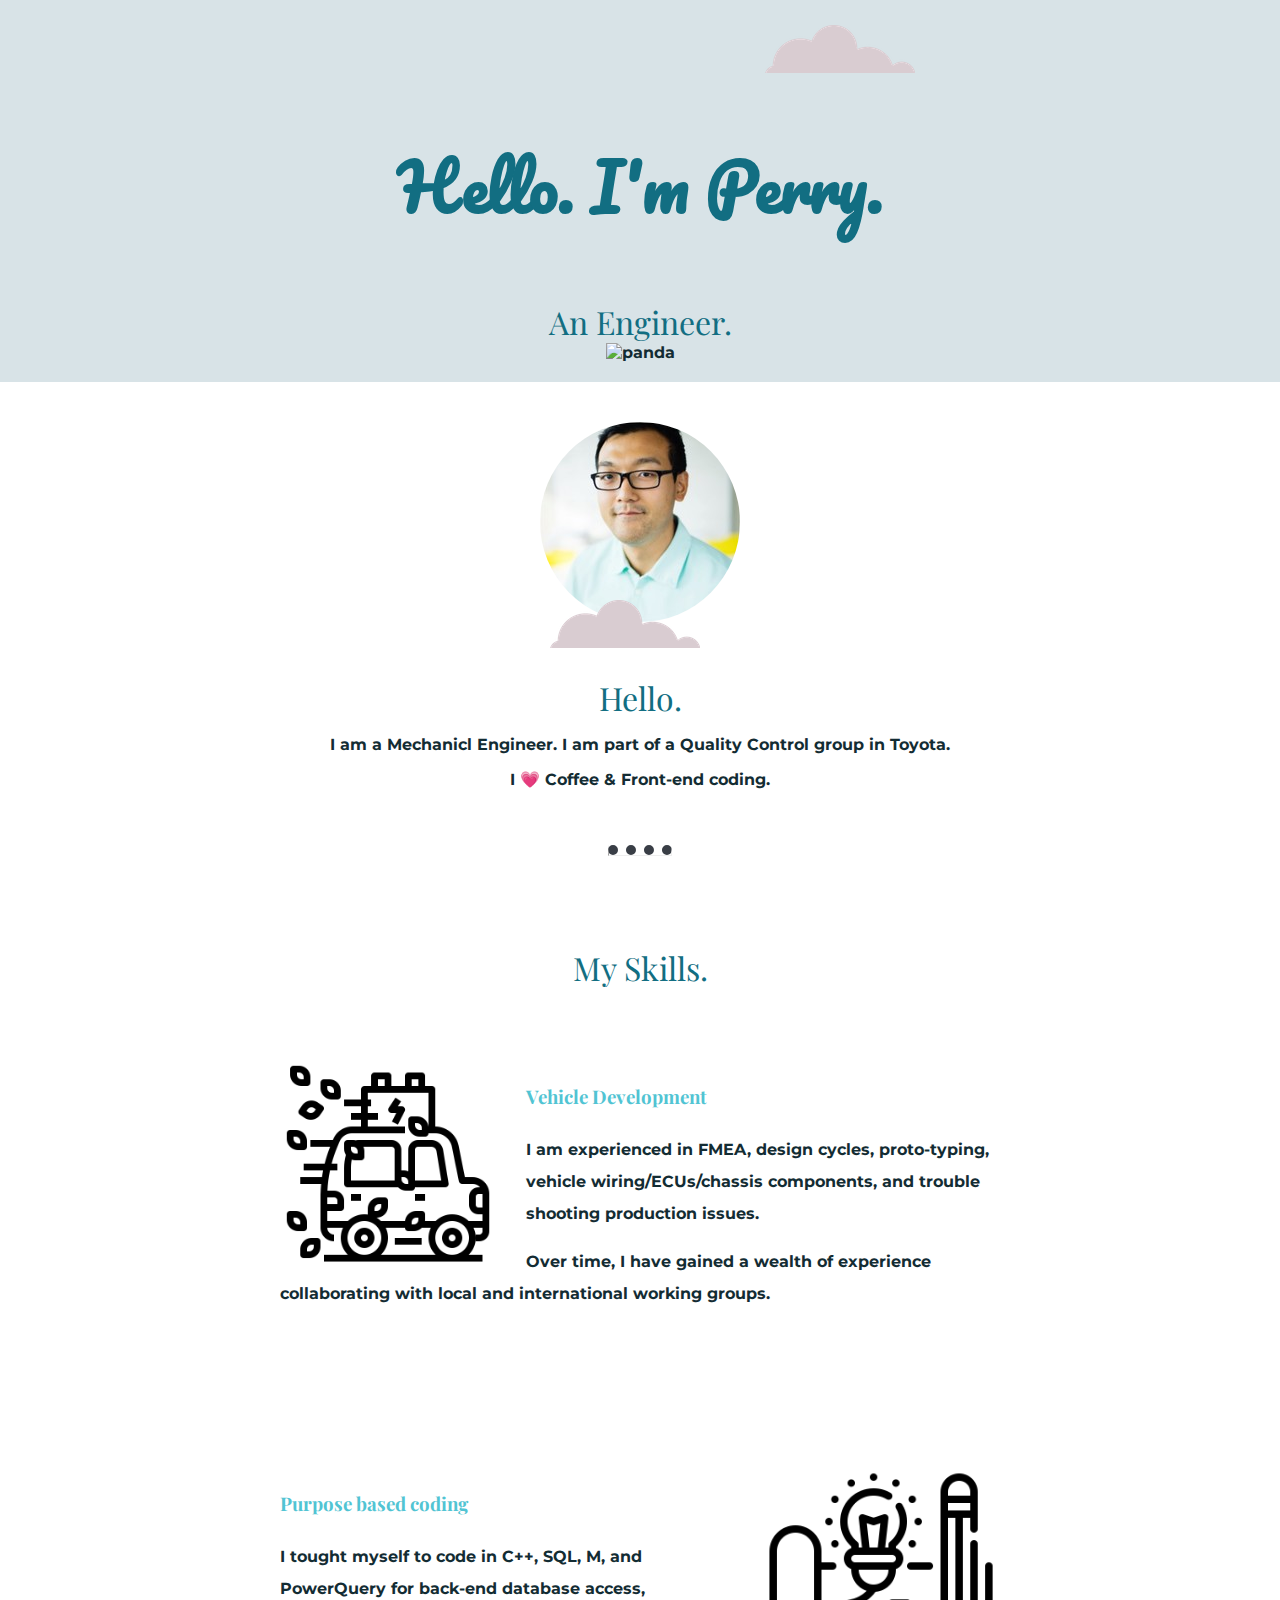
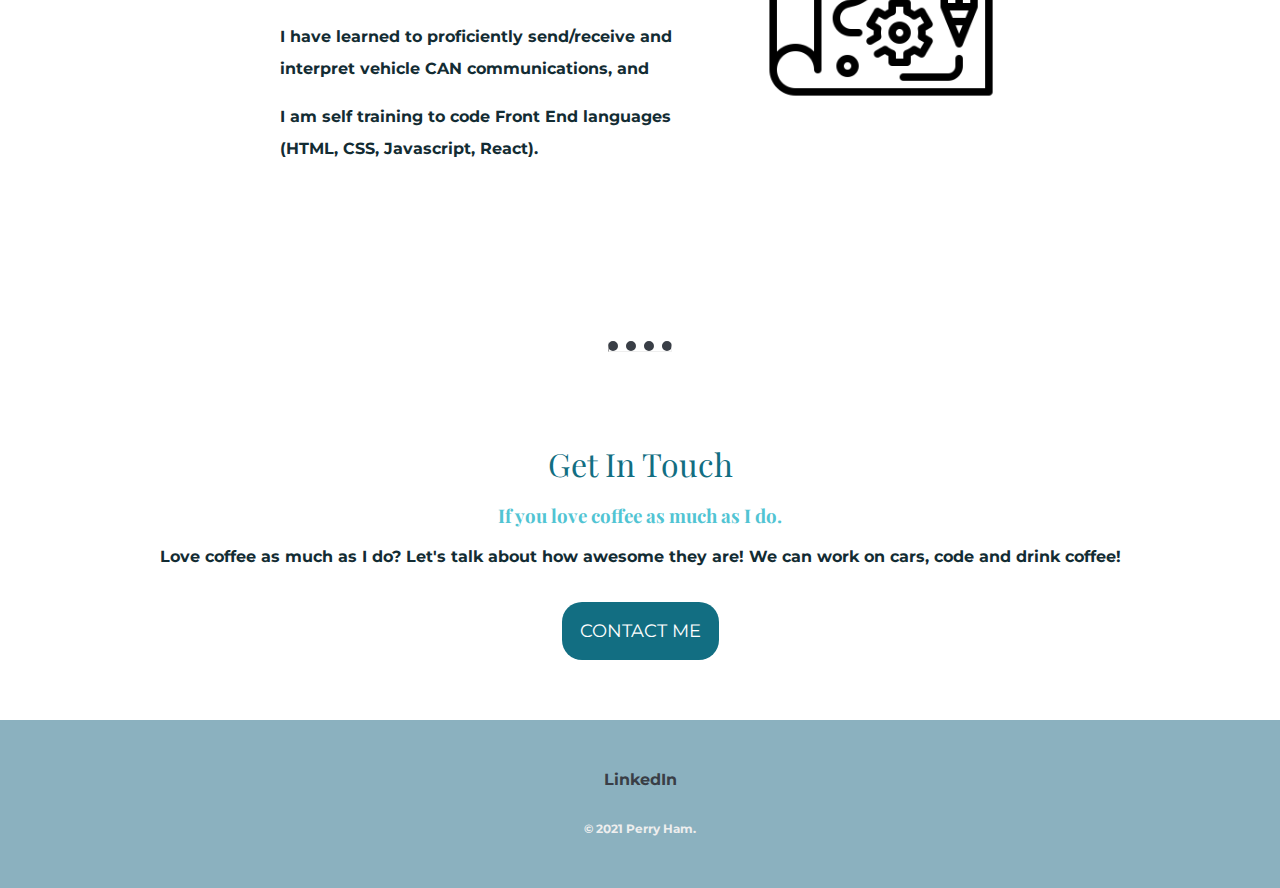
==== index.html @ 4807c565 "Update index.html" ====
<!DOCTYPE html>
<html lang="en" dir="ltr">

<head>
  <meta charset="utf-8">
  <title>Perry Ham | Mechanical Engineer</title>
  <link rel="preconnect" href="https://fonts.gstatic.com">
  <link href="https://fonts.googleapis.com/css2?family=Montserrat:wght@300&family=Pacifico&family=Playfair+Display:wght@500&display=swap" rel="stylesheet">
  <link rel="stylesheet" href="https://perryham.github.io/cv/CSS/styles.css">
  <link rel="icon" href="favicon.ico">
</head>

<body>
  <div class="topContainer">
    <img class="topCloud" src="images/cloud.png" alt="cloud">
    <h1>Hello. I'm Perry.</h1>
    <h2>An Engineer.</h2>
    <img class="bottomCloud" src="images/cloud.png" alt="cloud">
    <img
      src="https://png2.cleanpng.com/sh/1feb00f0059fa8d219d1f8f10ab329a2/L0KzQYq3UcI2N5DxfpH0aYP2gLBuTfdqaZ95ReJqbnTkPbPsggIub5Z0hdd9comwh7LzjL1lbZRmhJ98dHnme7b5TcVkPJM8fKU9OUPlRYS4TsA4PmE1SaI5MUW3SIW8UcEzPGc1TZD5bne=/kisspng-giant-panda-bear-geometry-wall-decal-sticker-5c4b7d3493b531.076001001548451124605.png"
      alt="panda" style="width: 400px;">
  </div>

  <div class="midContainer">
    <div class="profile">
      <img class="circleborder" src="images/perry.jpg" alt="perry">
      <h2>Hello.</h2>
      <p>I am a Mechanicl Engineer. I am part of a Quality Control group in Toyota.</P>
      <P> I 💗 Coffee & Front-end coding. </p>
    </div>
    <hr class="dashed">
    <div class="skills">
      <h2>My Skills.</h2>
      <div class="skill-row">
        <img class="hybridcar-img" src="images/hybrid-car.png" alt="cars">
        <h3>Vehicle Development</h3>
        <p>I am experienced in FMEA, design cycles, proto-typing, vehicle wiring/ECUs/chassis components, and trouble shooting production issues.</p>
        <p>Over time, I have gained a wealth of experience collaborating with local and international working groups. </P>
      </div>
      <div class="skill-row">
        <img class="prototype-img" src="images/prototype.png" alt="network">
        <h3>Purpose based coding</h3>
        <p>I tought myself to code in C++, SQL, M, and PowerQuery for back-end database access,</p>
        <p>I have learned to proficiently send/receive and interpret vehicle CAN communications, and</p>
        <p>I am self training to code Front End languages (HTML, CSS, Javascript, React).</P>
      </div>
    </div>
    <hr class="dashed">
    <div class="contact-me">
      <h2>Get In Touch</h2>
      <h3>If you love coffee as much as I do.</h3>
      <p>Love coffee as much as I do? Let's talk about how awesome they are! We can work on cars, code and drink coffee!</p>
      <p> </p>
      <a class="BUTTON_ZKT" href="mailto:perryham@gmail.com">CONTACT ME</a>
    </div>
  </div>


  <div class="bottomContainer">
    <a class="footer-link" href="https://ca.linkedin.com/in/perry-ham-47015b16">LinkedIn</a>

    <p class="copyright">© 2021 Perry Ham.</p>
  </div>

</body>

</html>
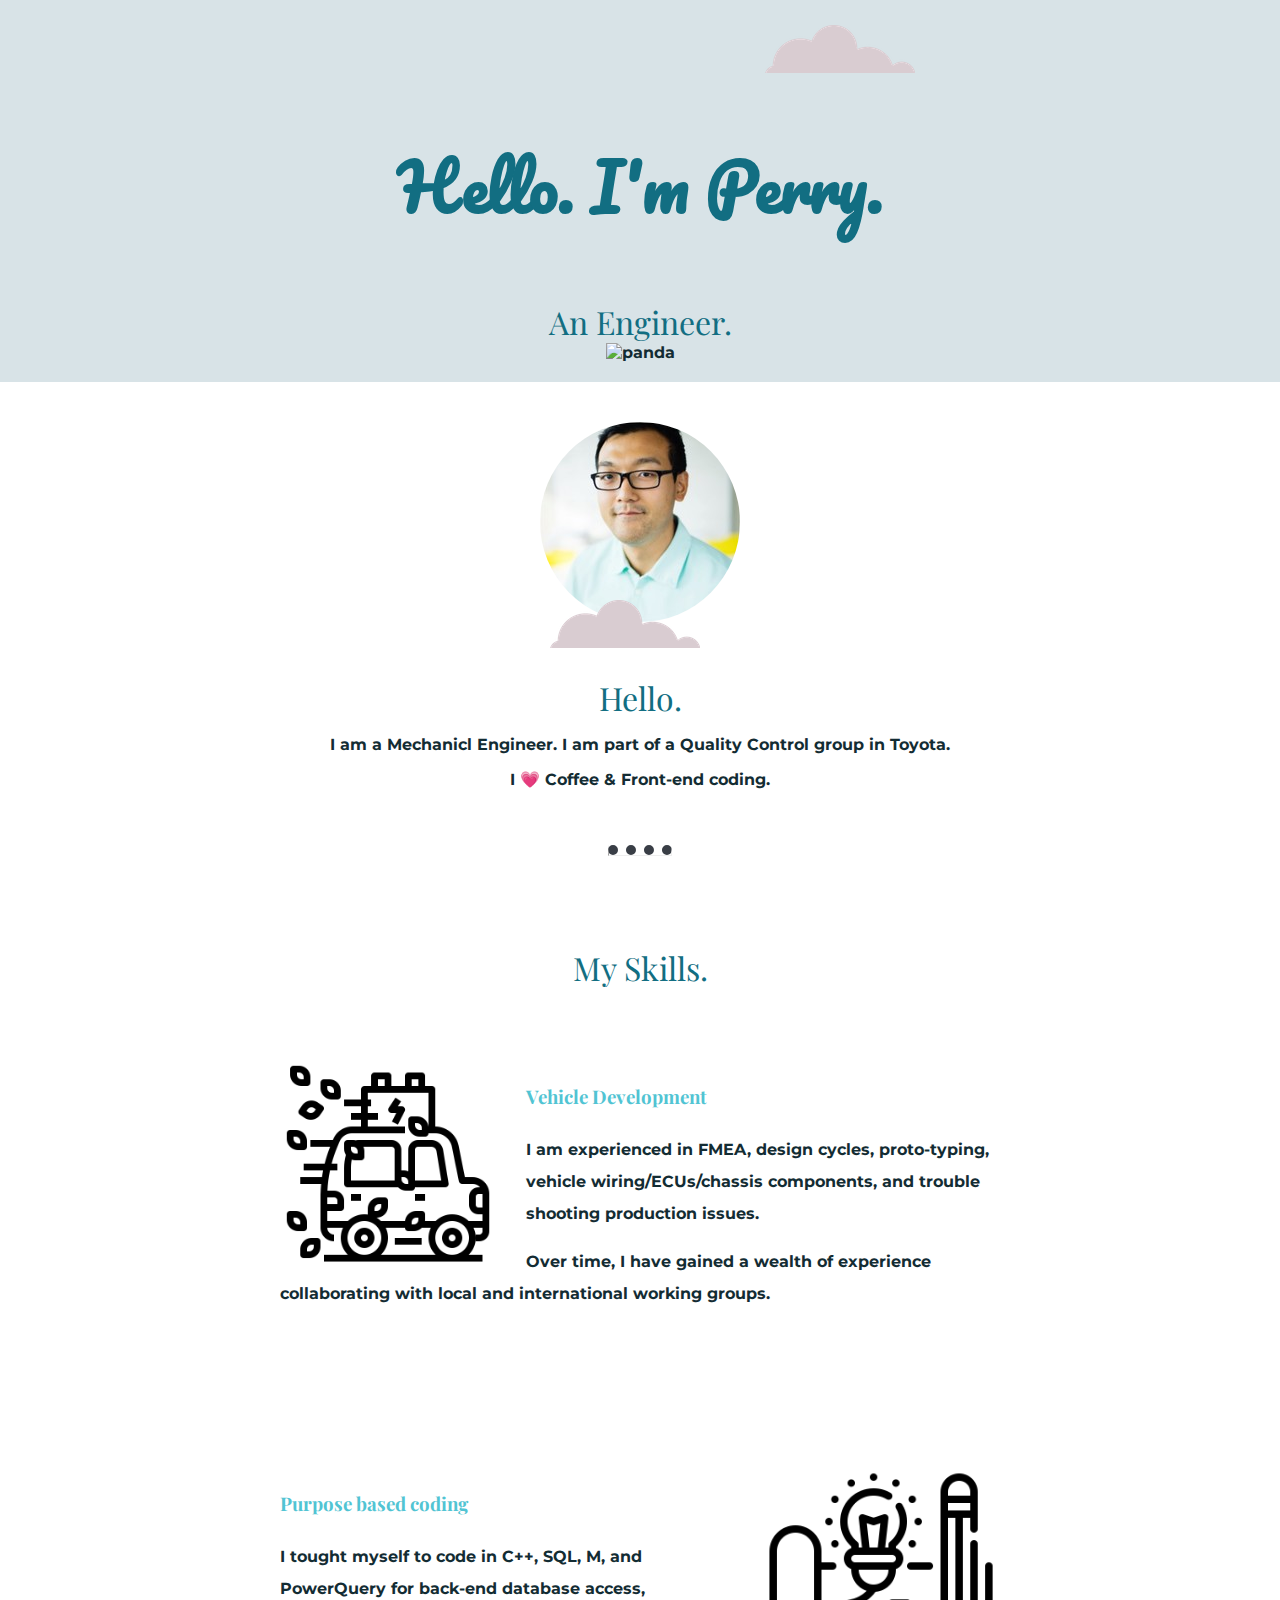
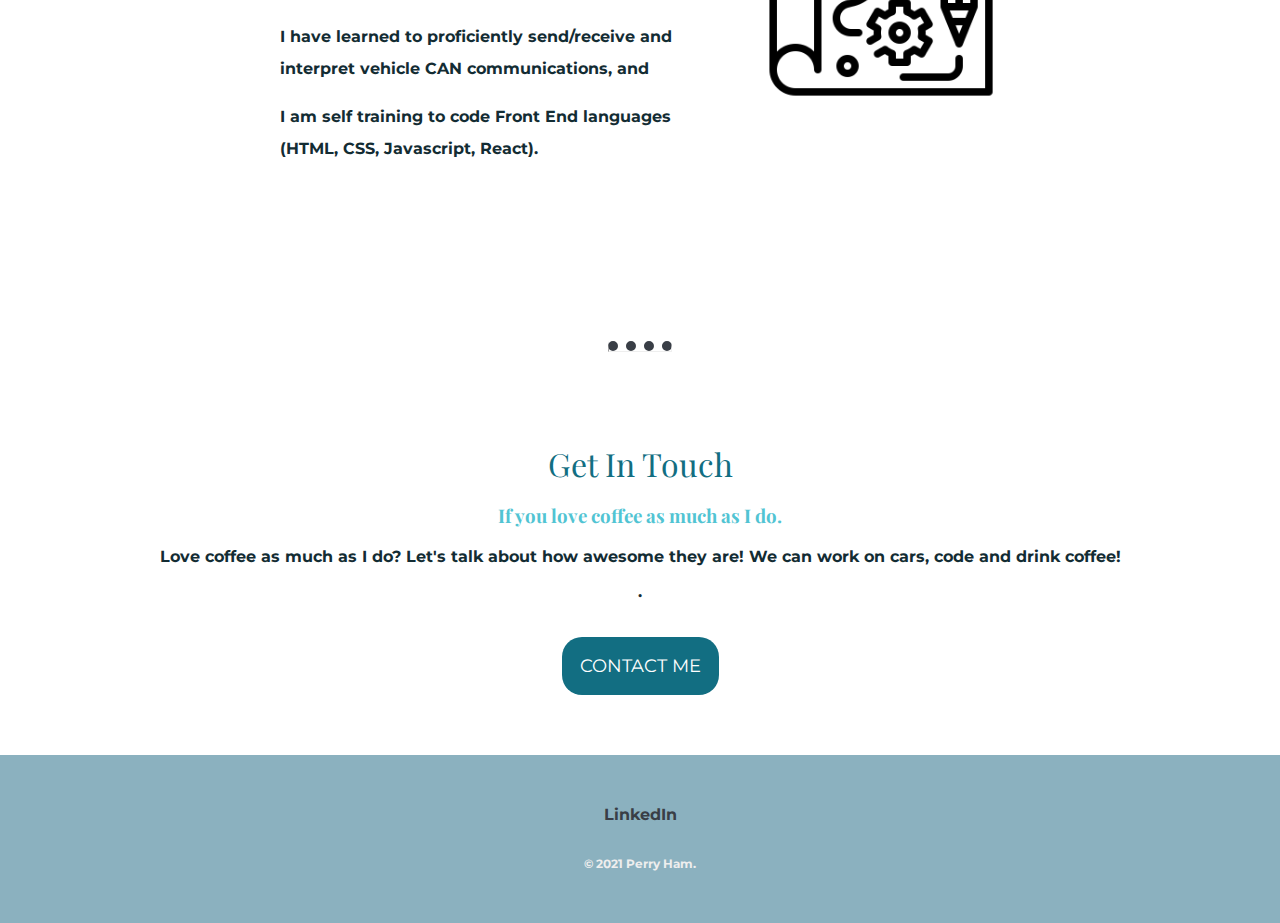
==== commit efe39f74: "Update index.html" ====
--- a/index.html
+++ b/index.html
@@ -50,7 +50,7 @@
       <h2>Get In Touch</h2>
       <h3>If you love coffee as much as I do.</h3>
       <p>Love coffee as much as I do? Let's talk about how awesome they are! We can work on cars, code and drink coffee!</p>
-      <p> </p>
+      <p>.</p>
       <a class="BUTTON_ZKT" href="mailto:perryham@gmail.com">CONTACT ME</a>
     </div>
   </div>
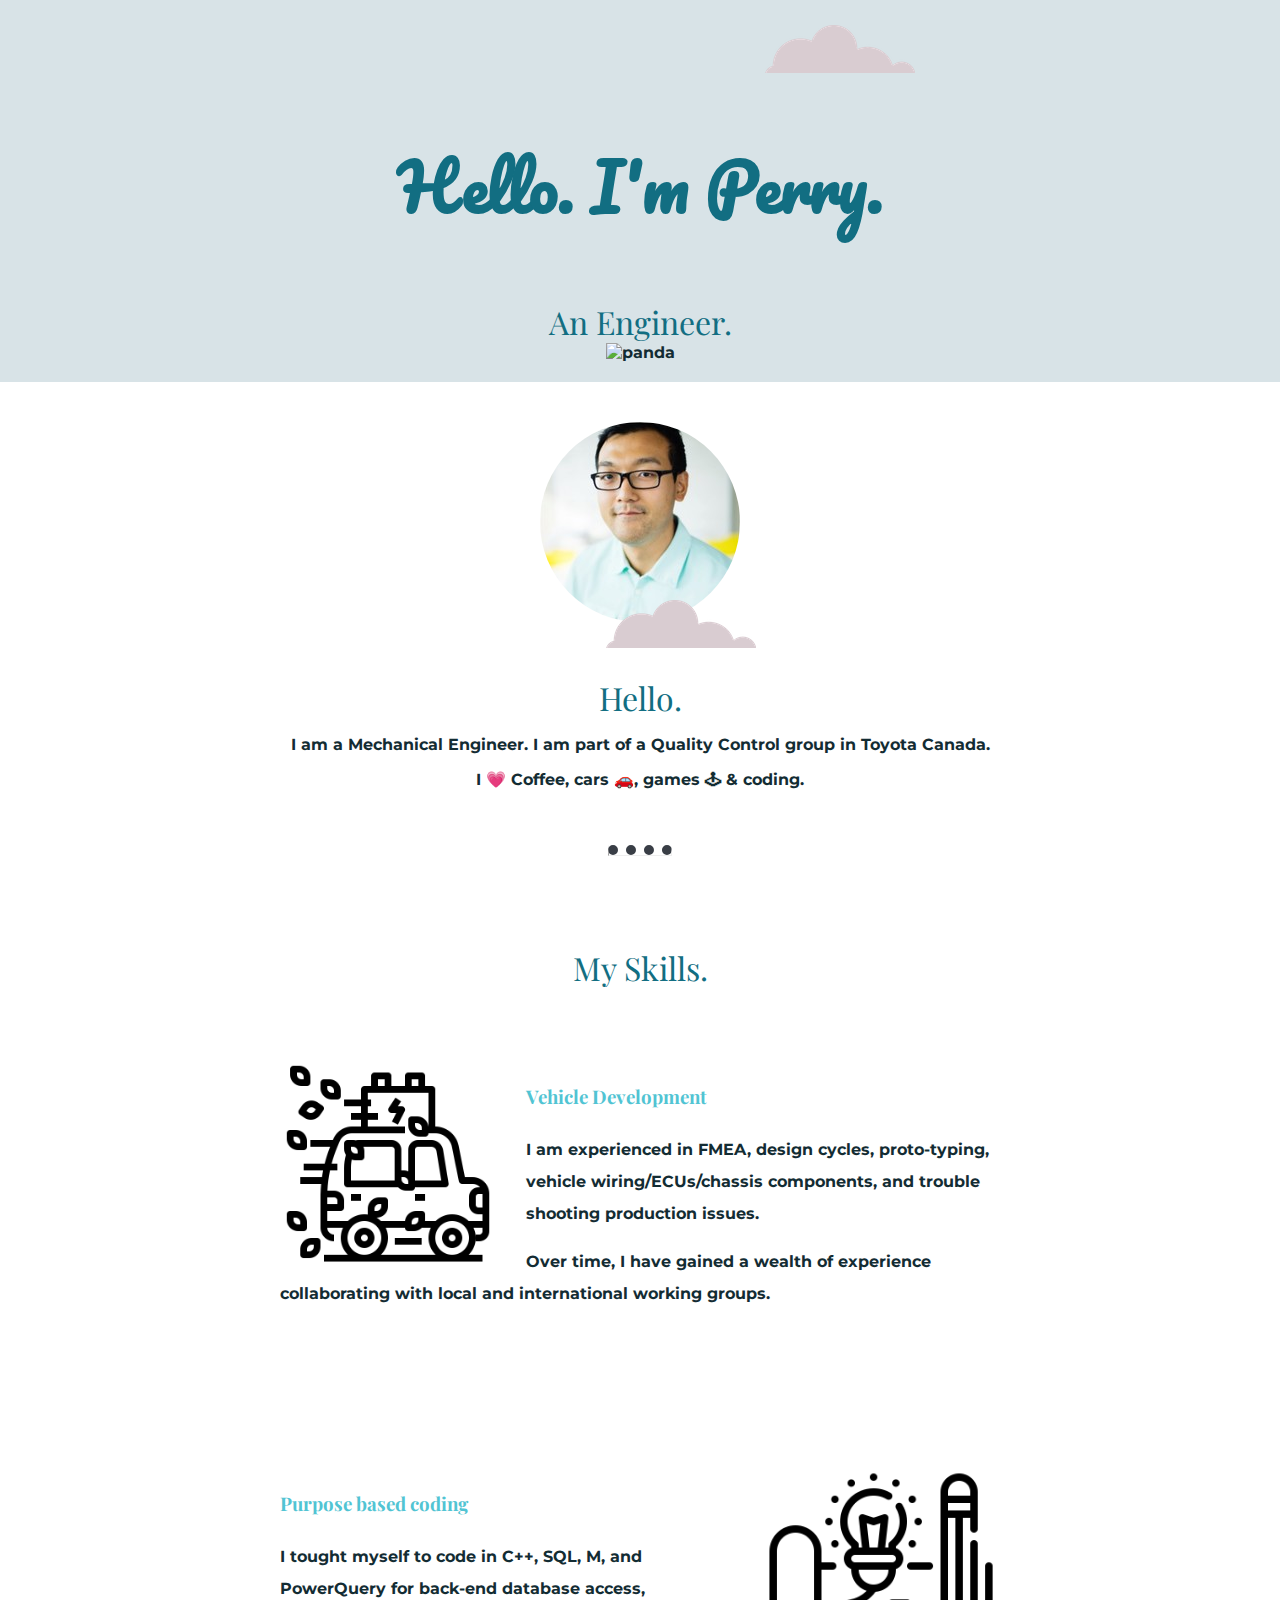
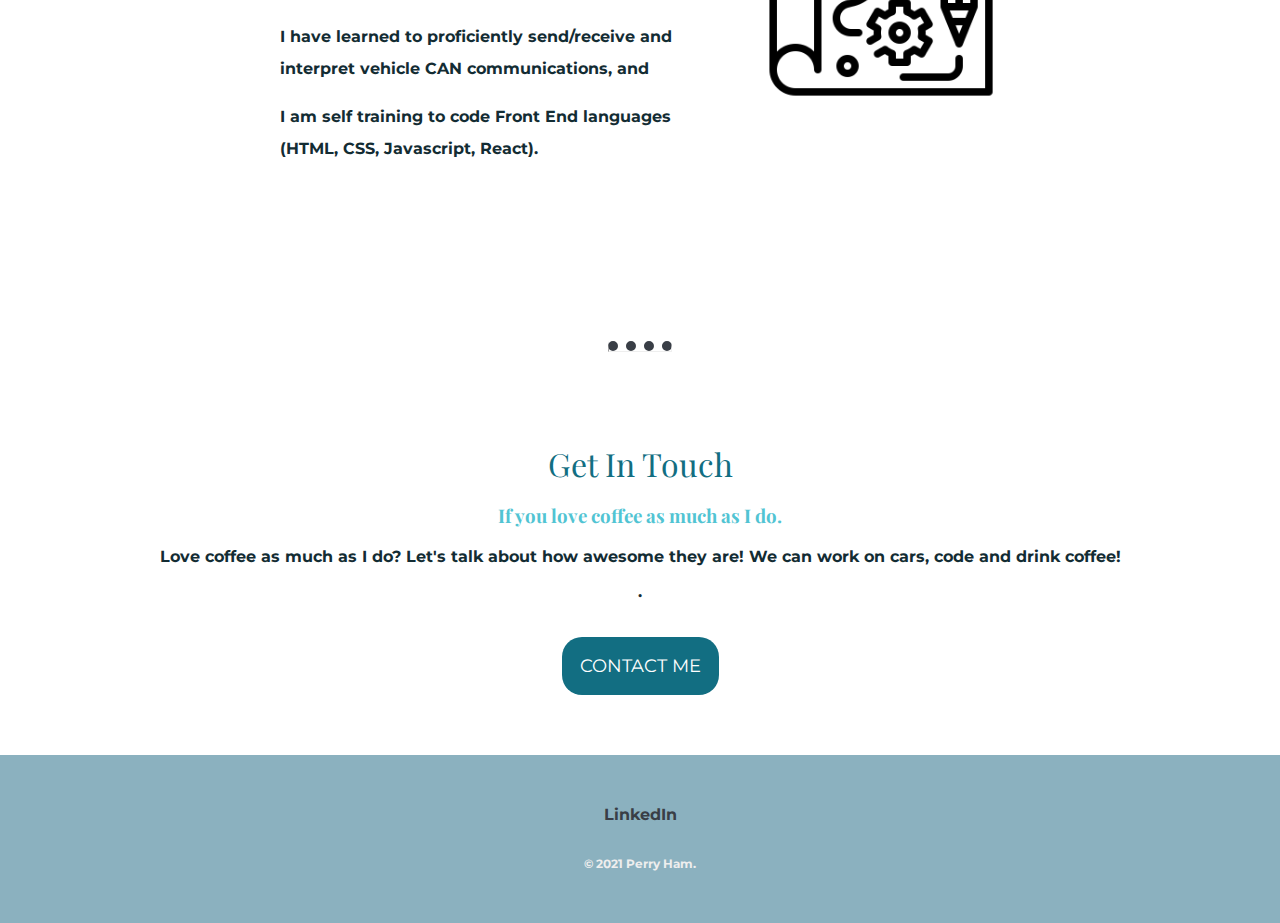
==== commit f3ab5635: "Update index.html" ====
--- a/index.html
+++ b/index.html
@@ -25,8 +25,8 @@
     <div class="profile">
       <img class="circleborder" src="images/perry.jpg" alt="perry">
       <h2>Hello.</h2>
-      <p>I am a Mechanicl Engineer. I am part of a Quality Control group in Toyota.</P>
-      <P> I 💗 Coffee & Front-end coding. </p>
+      <p>I am a Mechanical Engineer. I am part of a Quality Control group in Toyota Canada.</P>
+      <P> I 💗 Coffee, cars 🚗, games 🕹 & coding. </p>
     </div>
     <hr class="dashed">
     <div class="skills">
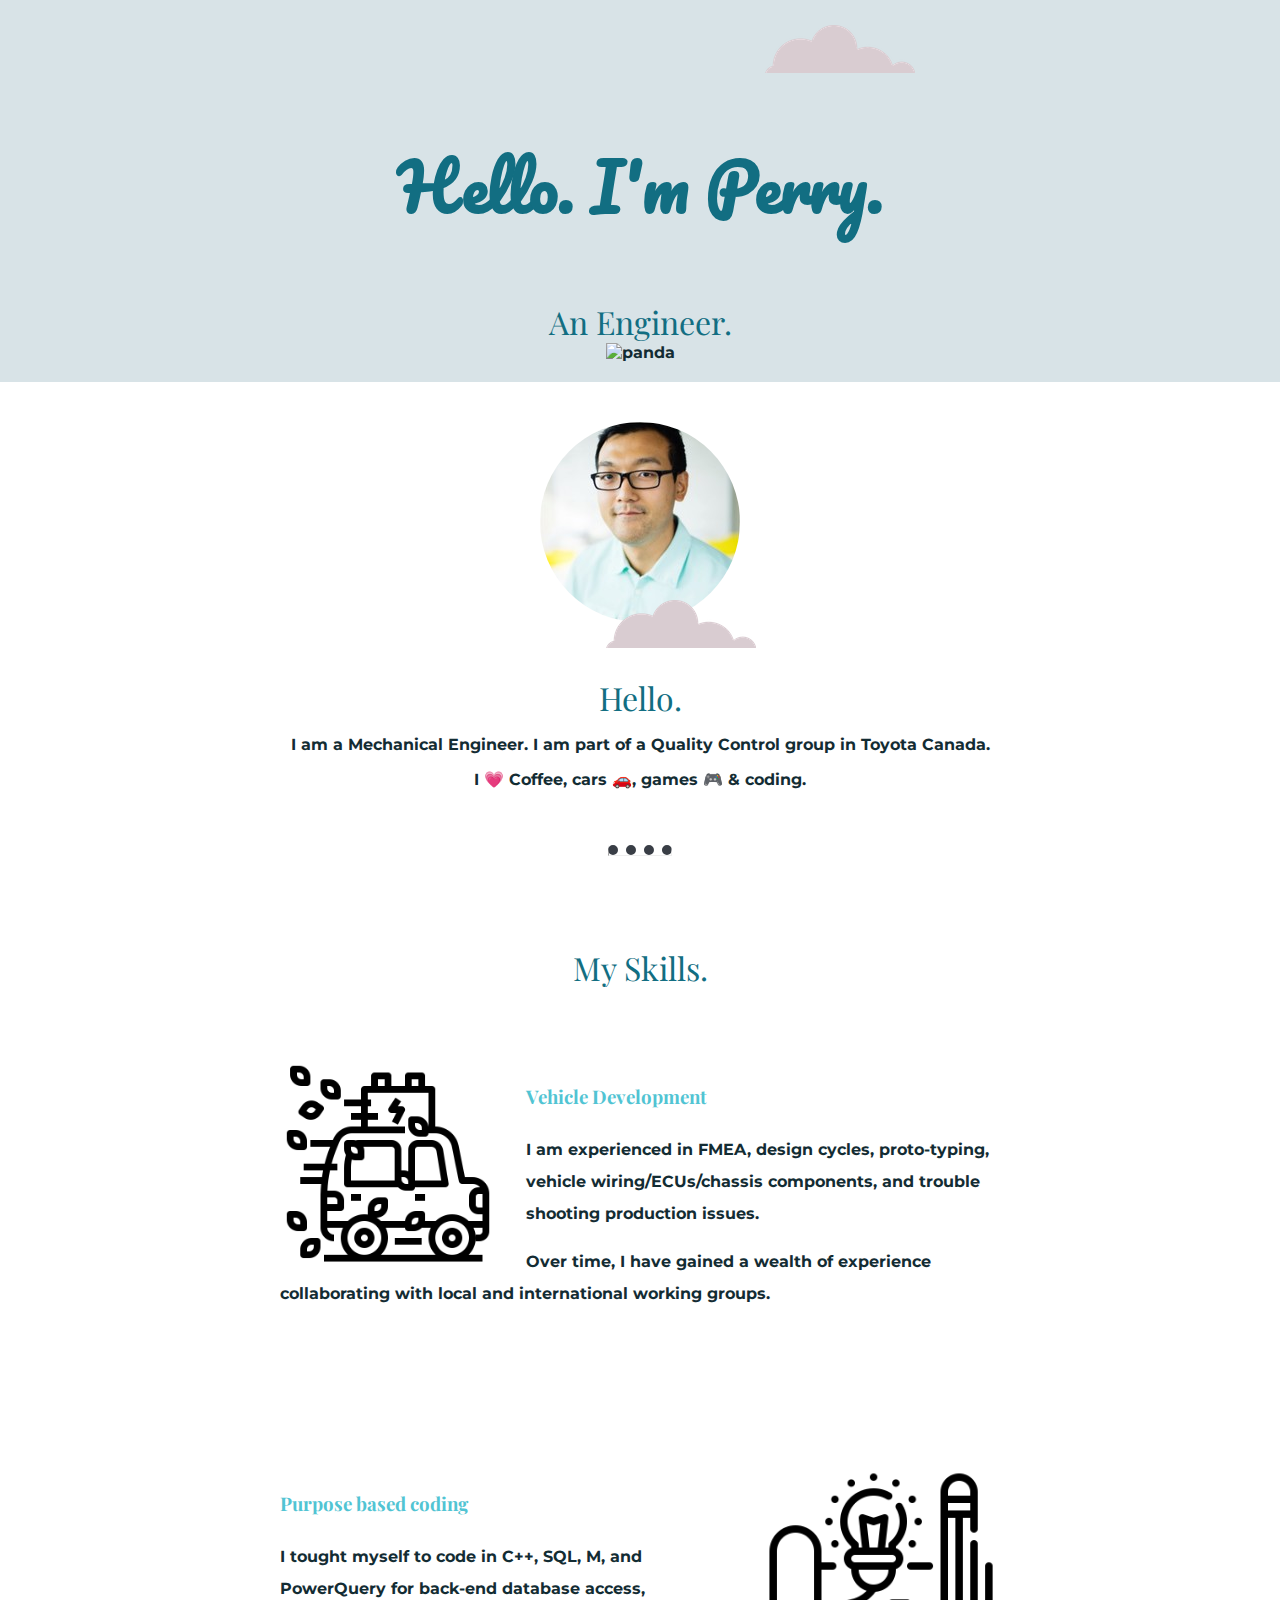
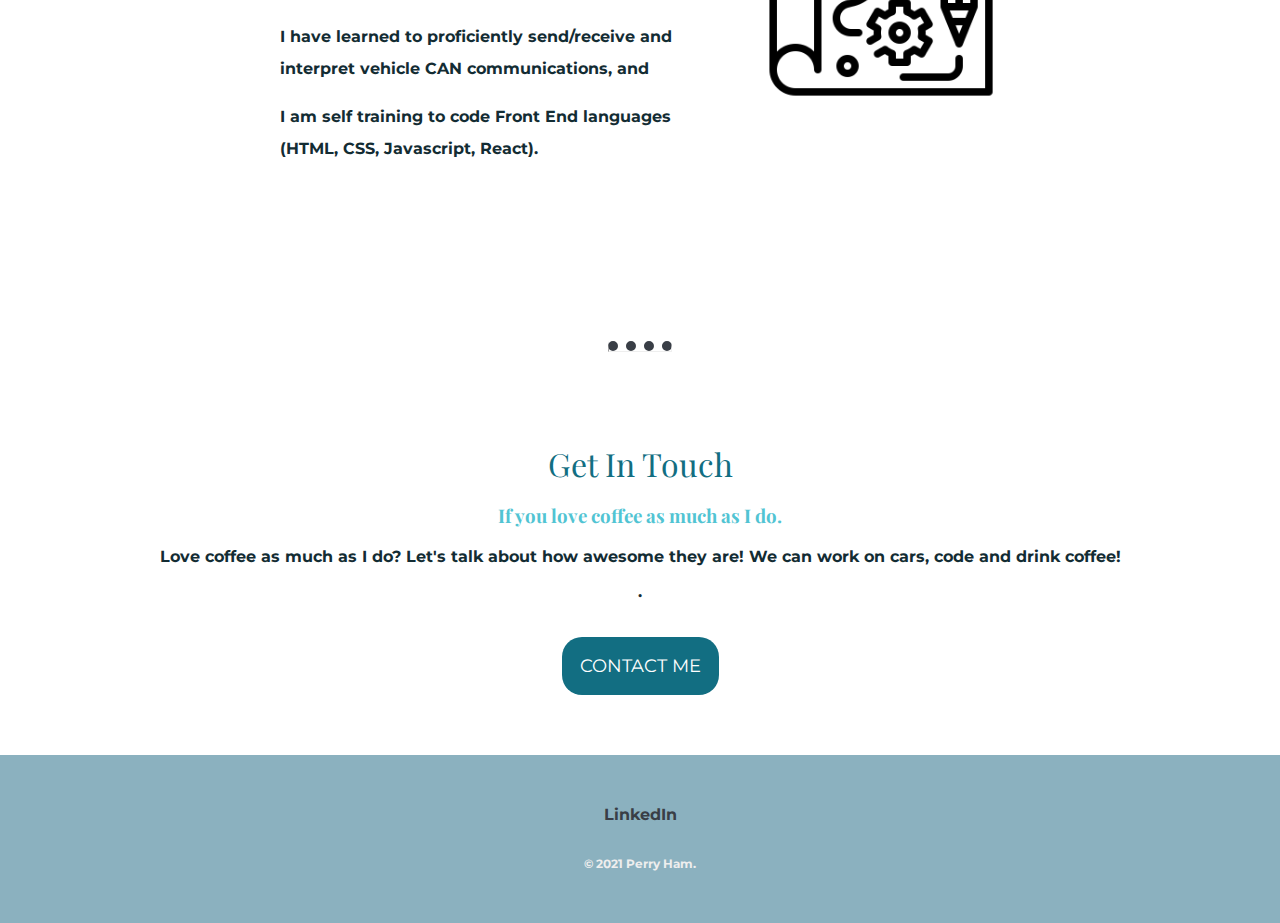
==== commit c8f304a0: "Update index.html" ====
--- a/index.html
+++ b/index.html
@@ -26,7 +26,7 @@
       <img class="circleborder" src="images/perry.jpg" alt="perry">
       <h2>Hello.</h2>
       <p>I am a Mechanical Engineer. I am part of a Quality Control group in Toyota Canada.</P>
-      <P> I 💗 Coffee, cars 🚗, games 🕹 & coding. </p>
+      <P> I 💗 Coffee, cars 🚗, games 🎮 & coding. </p>
     </div>
     <hr class="dashed">
     <div class="skills">
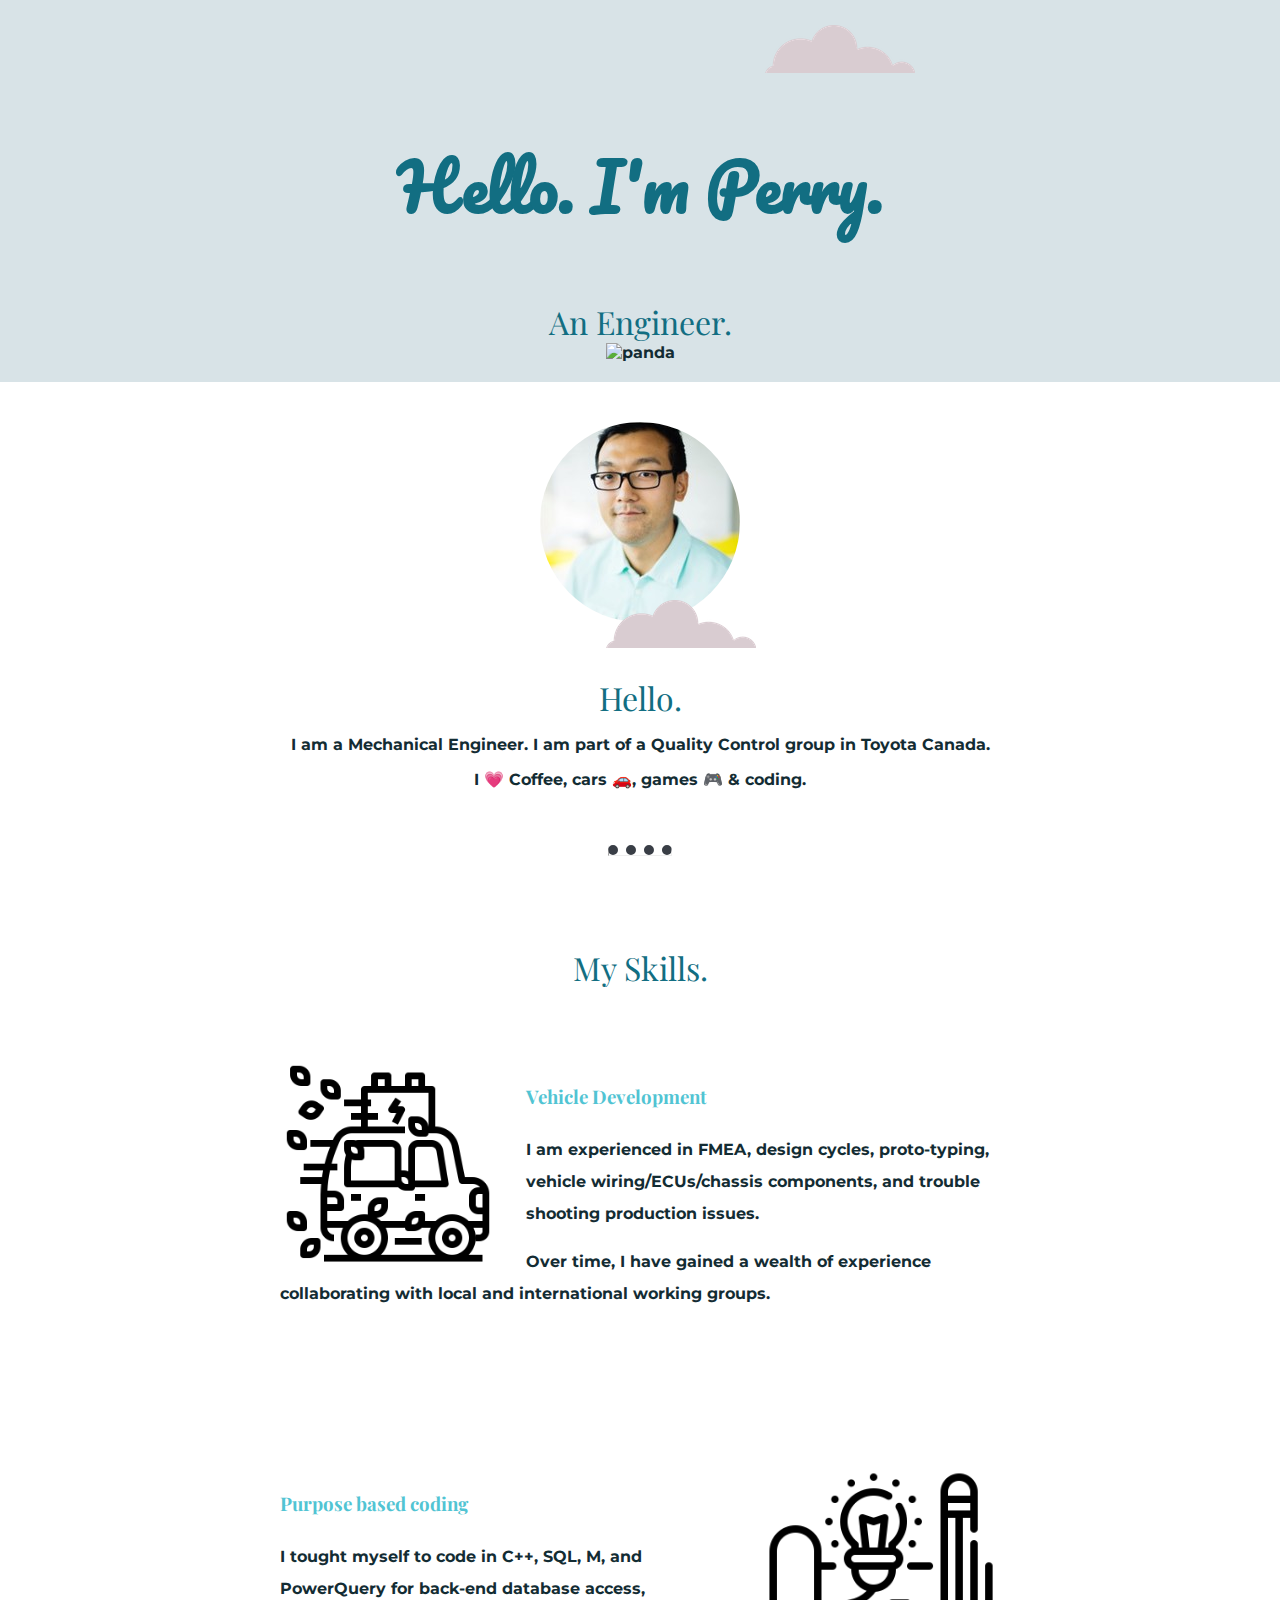
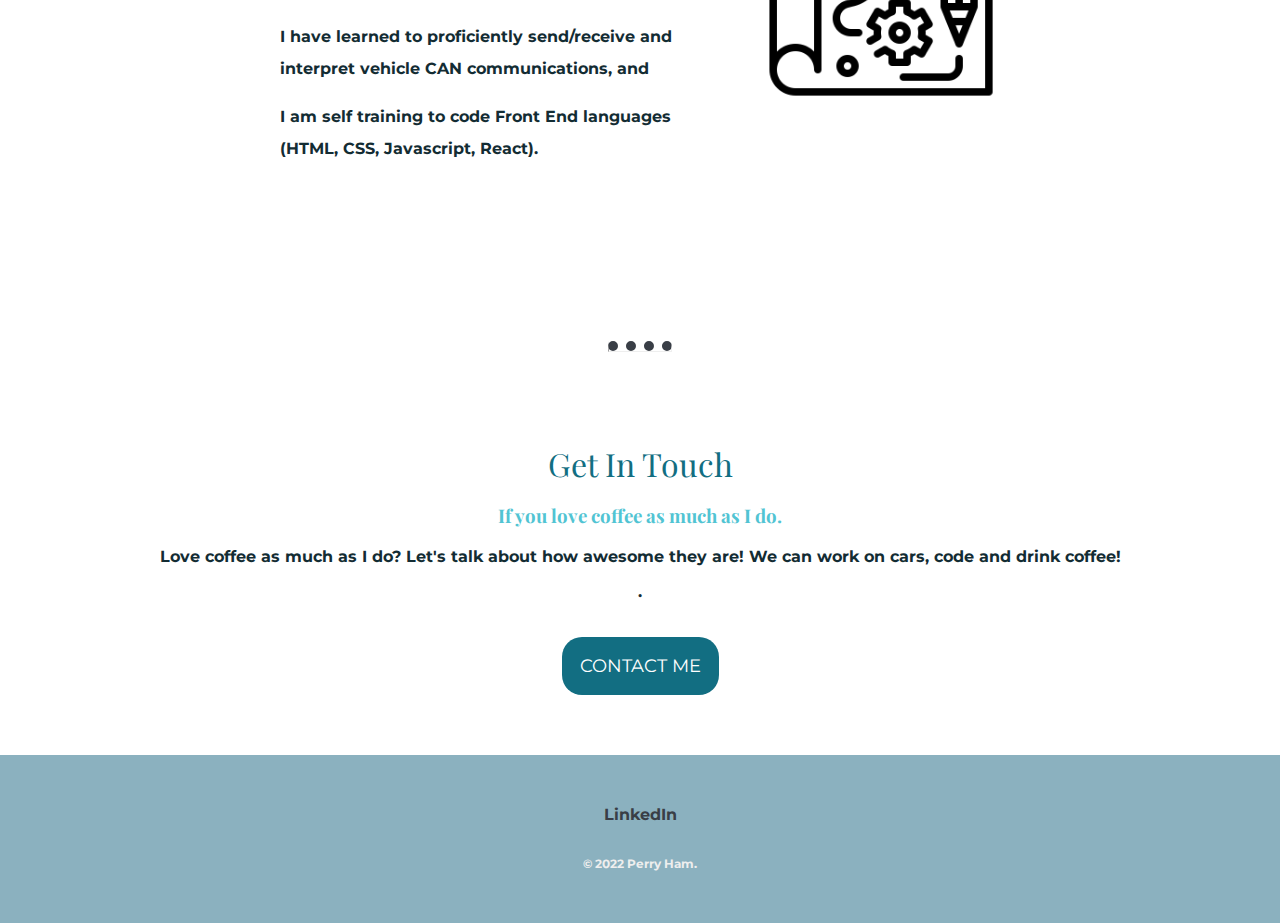
==== commit 5a79fe57: "Update index.html" ====
--- a/index.html
+++ b/index.html
@@ -59,7 +59,7 @@
   <div class="bottomContainer">
     <a class="footer-link" href="https://ca.linkedin.com/in/perry-ham-47015b16">LinkedIn</a>
 
-    <p class="copyright">© 2021 Perry Ham.</p>
+    <p class="copyright">© 2022 Perry Ham.</p>
   </div>
 
 </body>
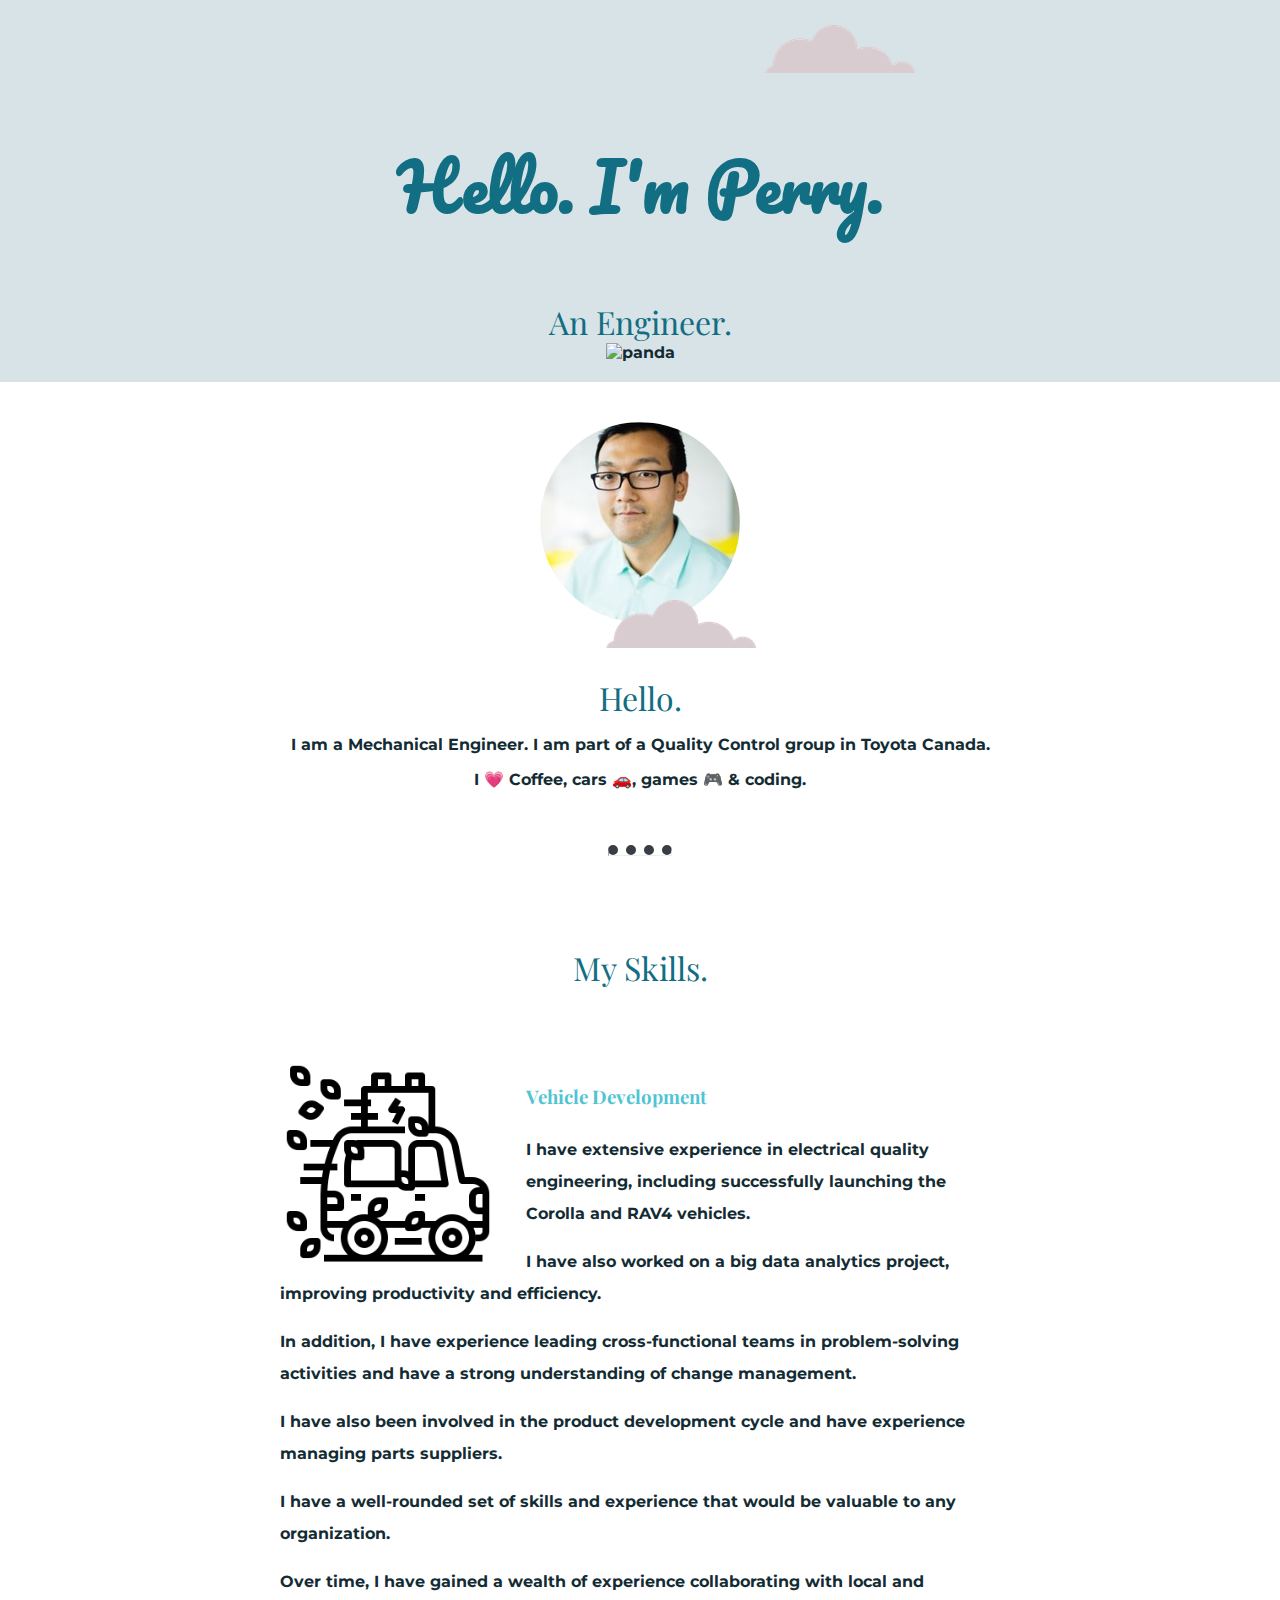
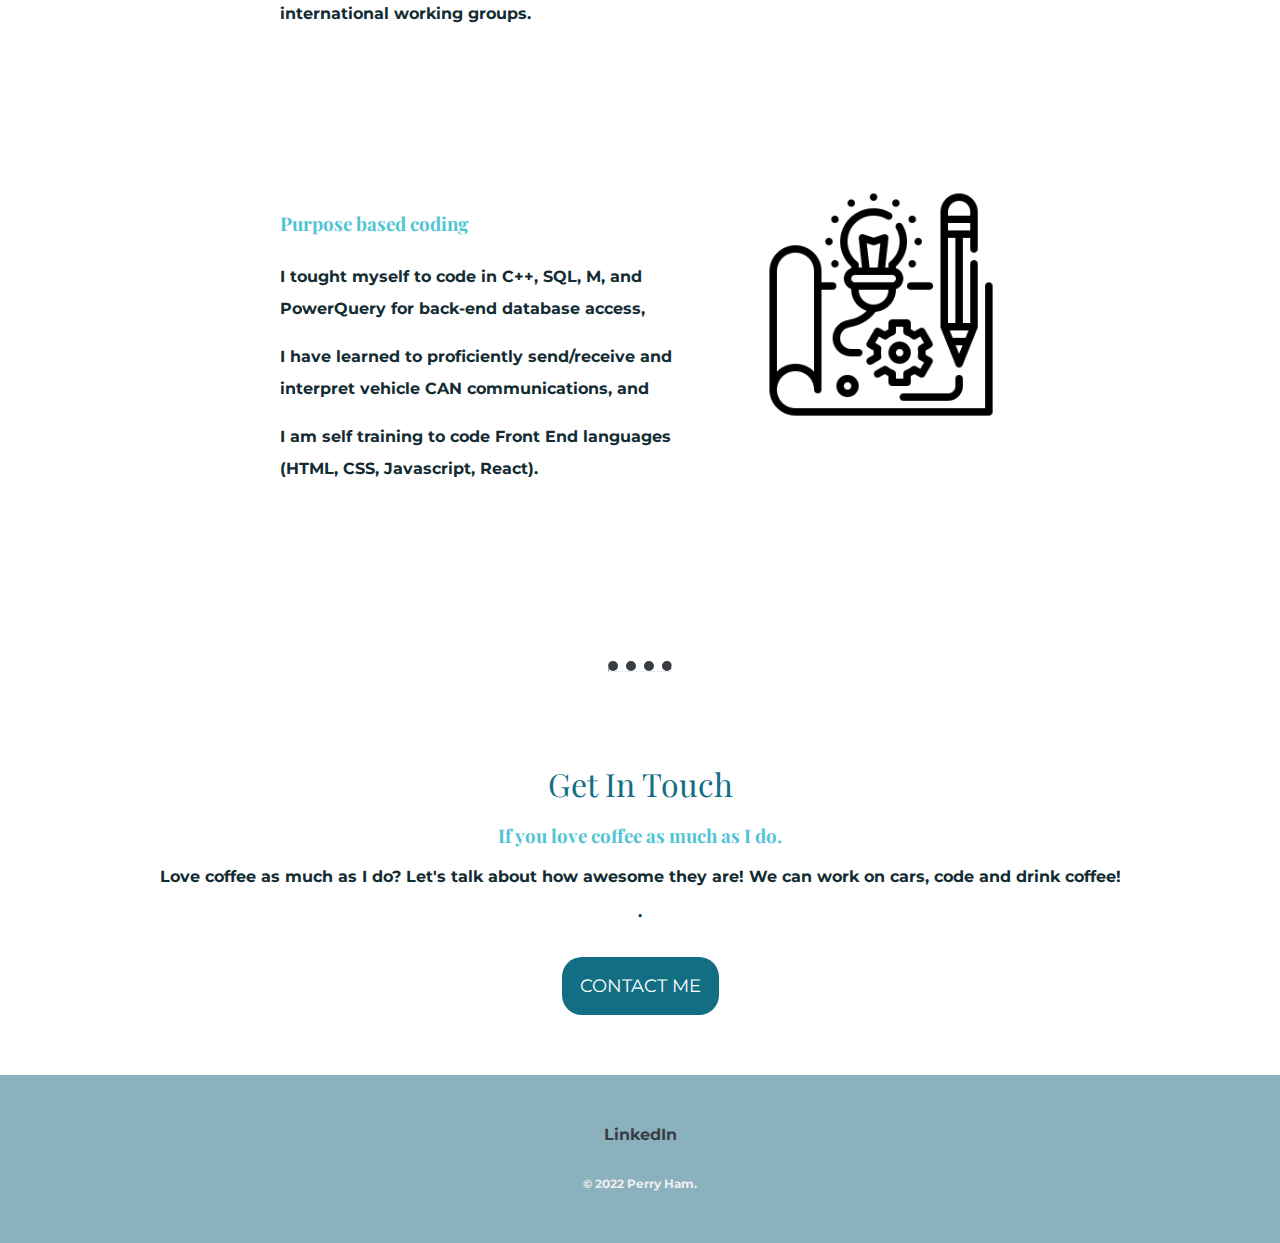
==== commit 28437b6a: "Update index.html" ====
--- a/index.html
+++ b/index.html
@@ -34,7 +34,11 @@
       <div class="skill-row">
         <img class="hybridcar-img" src="images/hybrid-car.png" alt="cars">
         <h3>Vehicle Development</h3>
-        <p>I am experienced in FMEA, design cycles, proto-typing, vehicle wiring/ECUs/chassis components, and trouble shooting production issues.</p>
+        <p>I have extensive experience in electrical quality engineering, including successfully launching the Corolla and RAV4 vehicles.</p>
+        <p> I have also worked on a big data analytics project, improving productivity and efficiency. </P>
+      <p>In addition, I have experience leading cross-functional teams in problem-solving activities and have a strong understanding of change management.</p>
+      <p>I have also been involved in the product development cycle and have experience managing parts suppliers.</p>
+      <p>I have a well-rounded set of skills and experience that would be valuable to any organization.</p>
         <p>Over time, I have gained a wealth of experience collaborating with local and international working groups. </P>
       </div>
       <div class="skill-row">
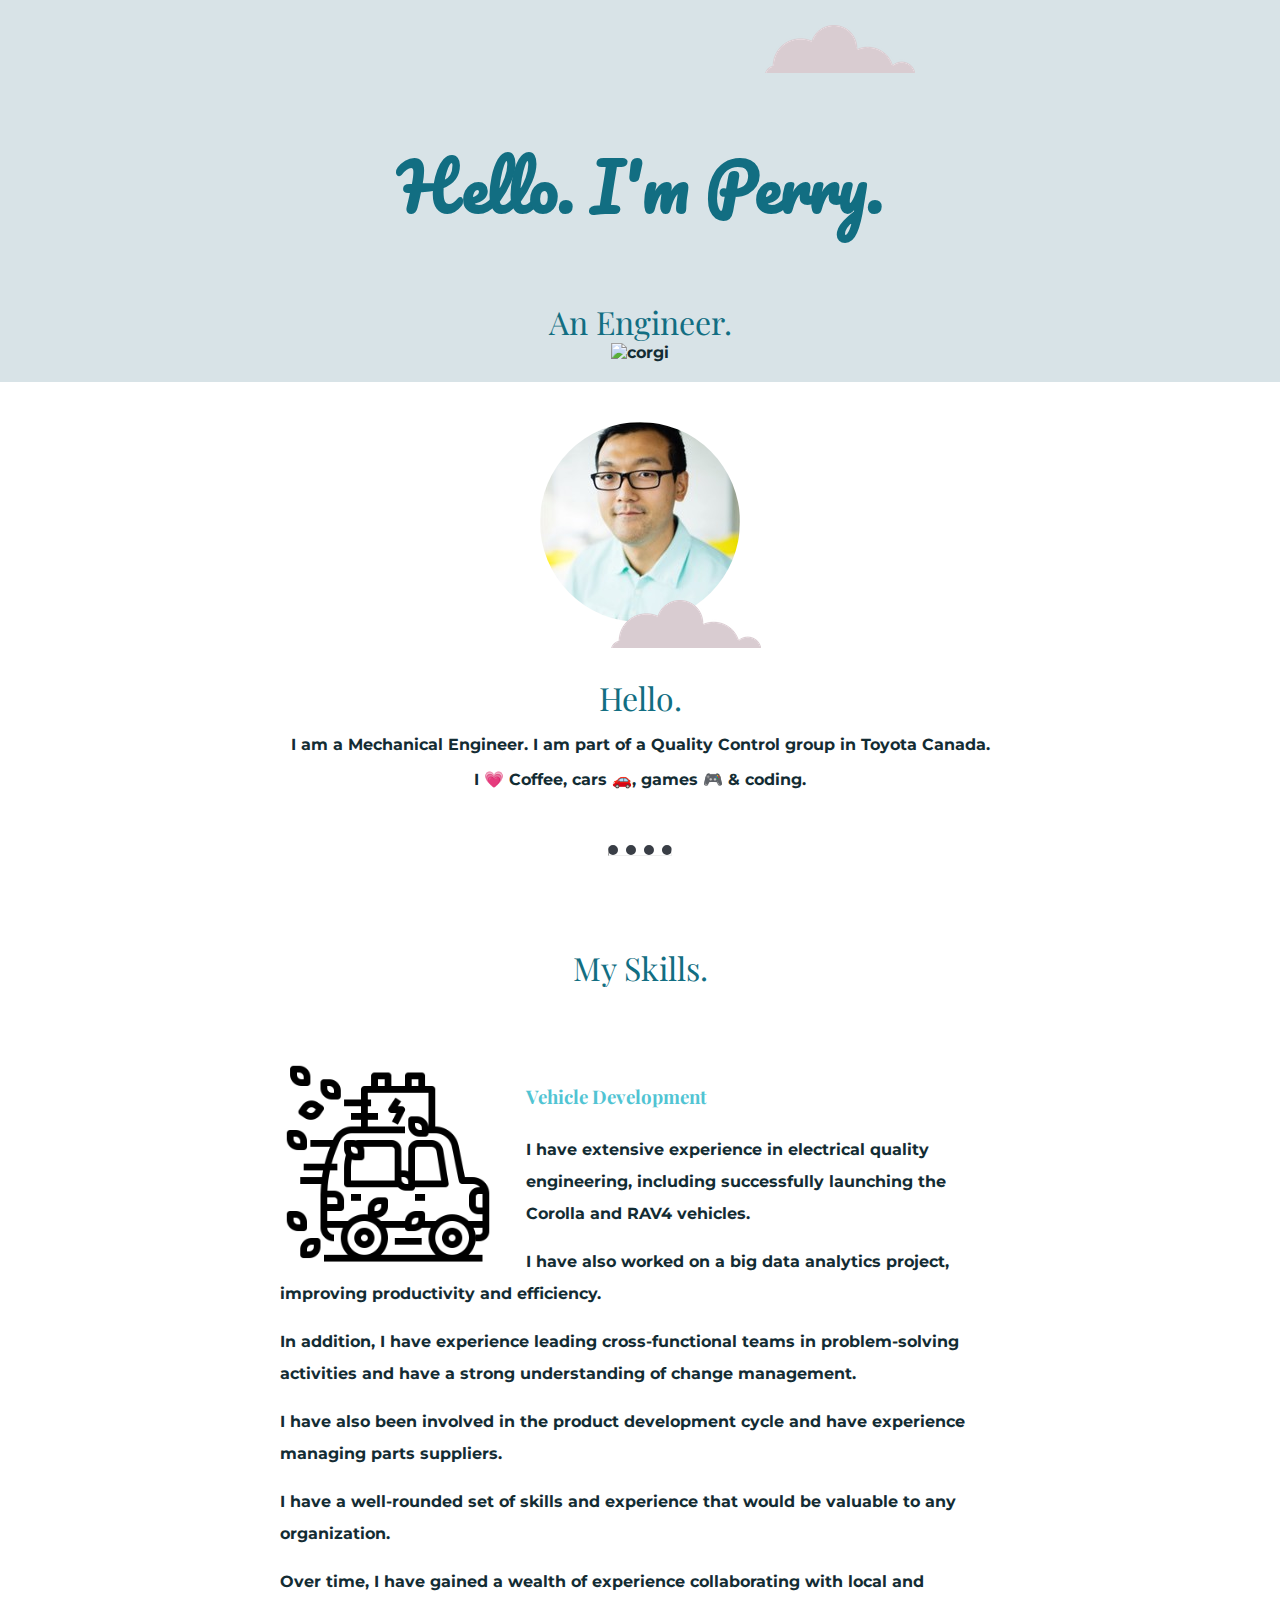
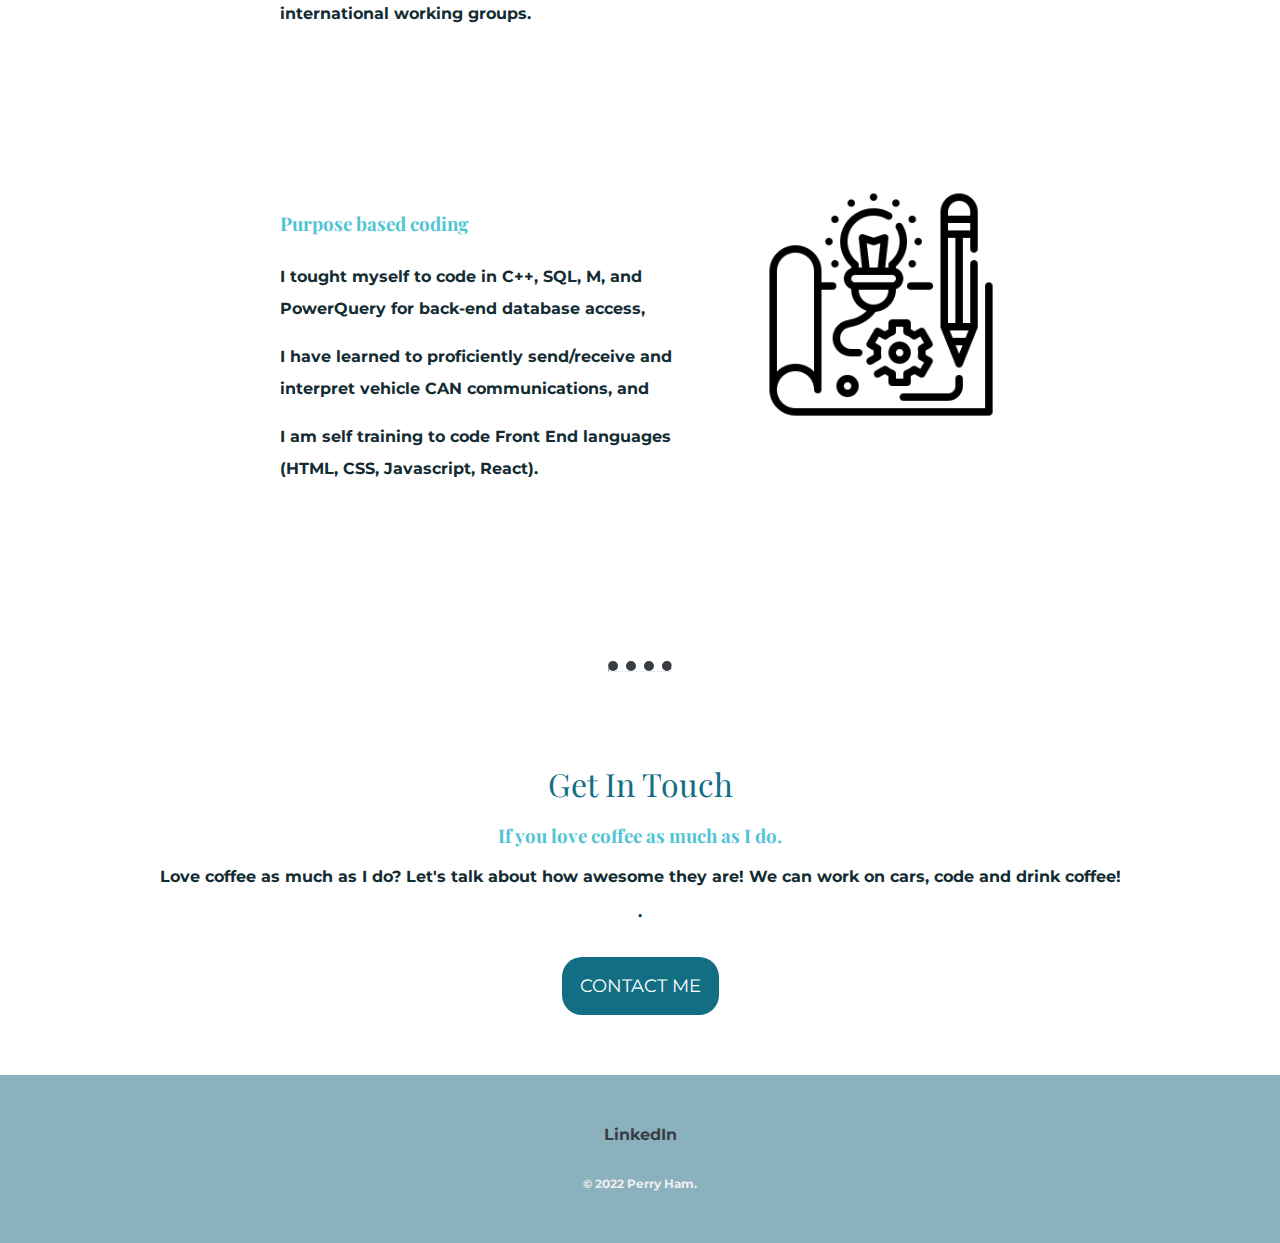
==== commit 5a0d62a8: "Update index.html" ====
--- a/index.html
+++ b/index.html
@@ -17,8 +17,8 @@
     <h2>An Engineer.</h2>
     <img class="bottomCloud" src="images/cloud.png" alt="cloud">
     <img
-      src="https://png2.cleanpng.com/sh/1feb00f0059fa8d219d1f8f10ab329a2/L0KzQYq3UcI2N5DxfpH0aYP2gLBuTfdqaZ95ReJqbnTkPbPsggIub5Z0hdd9comwh7LzjL1lbZRmhJ98dHnme7b5TcVkPJM8fKU9OUPlRYS4TsA4PmE1SaI5MUW3SIW8UcEzPGc1TZD5bne=/kisspng-giant-panda-bear-geometry-wall-decal-sticker-5c4b7d3493b531.076001001548451124605.png"
-      alt="panda" style="width: 400px;">
+      src="https://png2.cleanpng.com/sh/7e9f9b2a324eae84c1c167c38e47a229/L0KzQYm3U8E4N5pniZH0aYP2gLBuTgBmdZN3h91uLYfofMTvTfNwephuRdVAdHXxdcT6TgB2eKFARdVqcoTyf7A0lBlvfJZ3RdVqcoTyf7A0kQVxeKoyft54YYTsfri0VfFibGY2UKoCNUa4cYW1UMU4PGg1Sqs6NUK0Q4GBUMQxPGk1UZD5bne=/kisspng-pembroke-welsh-corgi-cuteness-puppy-cartoon-winter-cartoon-puppy-floating-5aad51887565a4.0574702915213080404809.png"
+      alt="corgi" style="width: 400px;">
   </div>
 
   <div class="midContainer">
